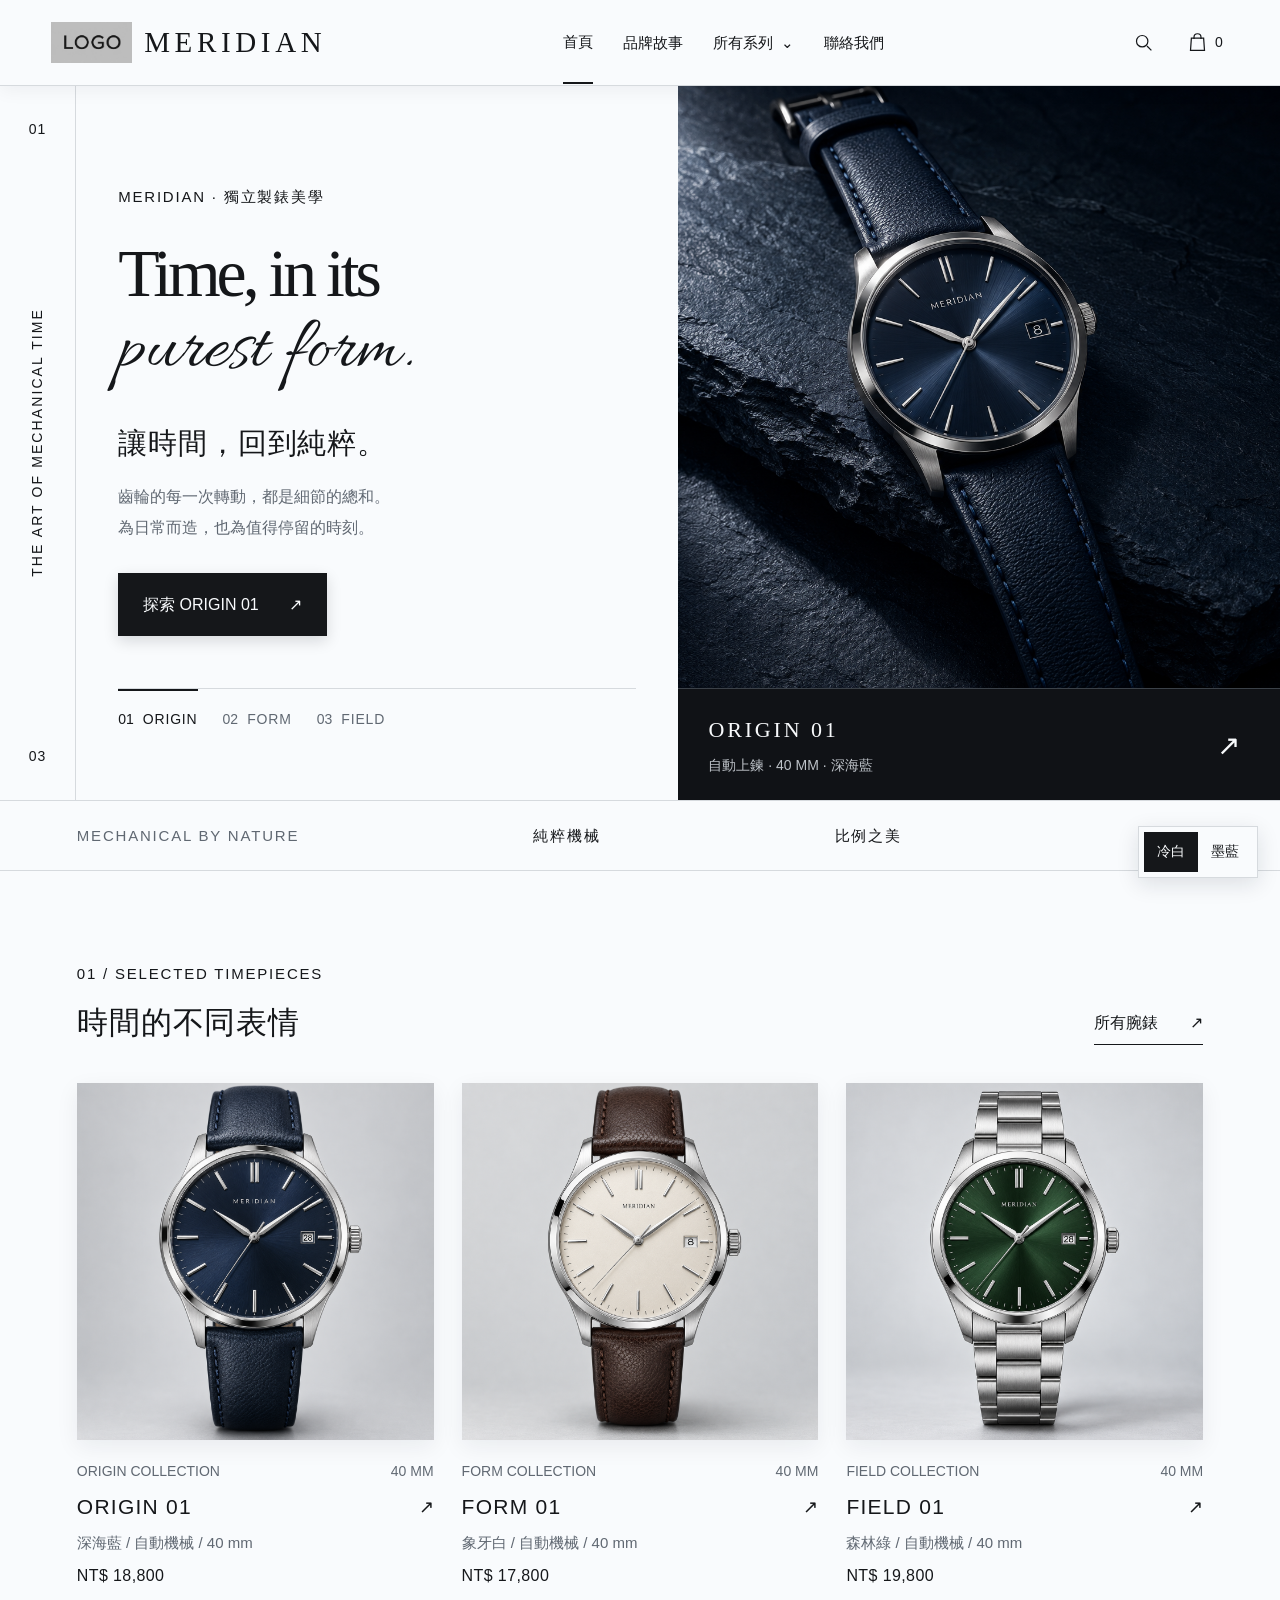
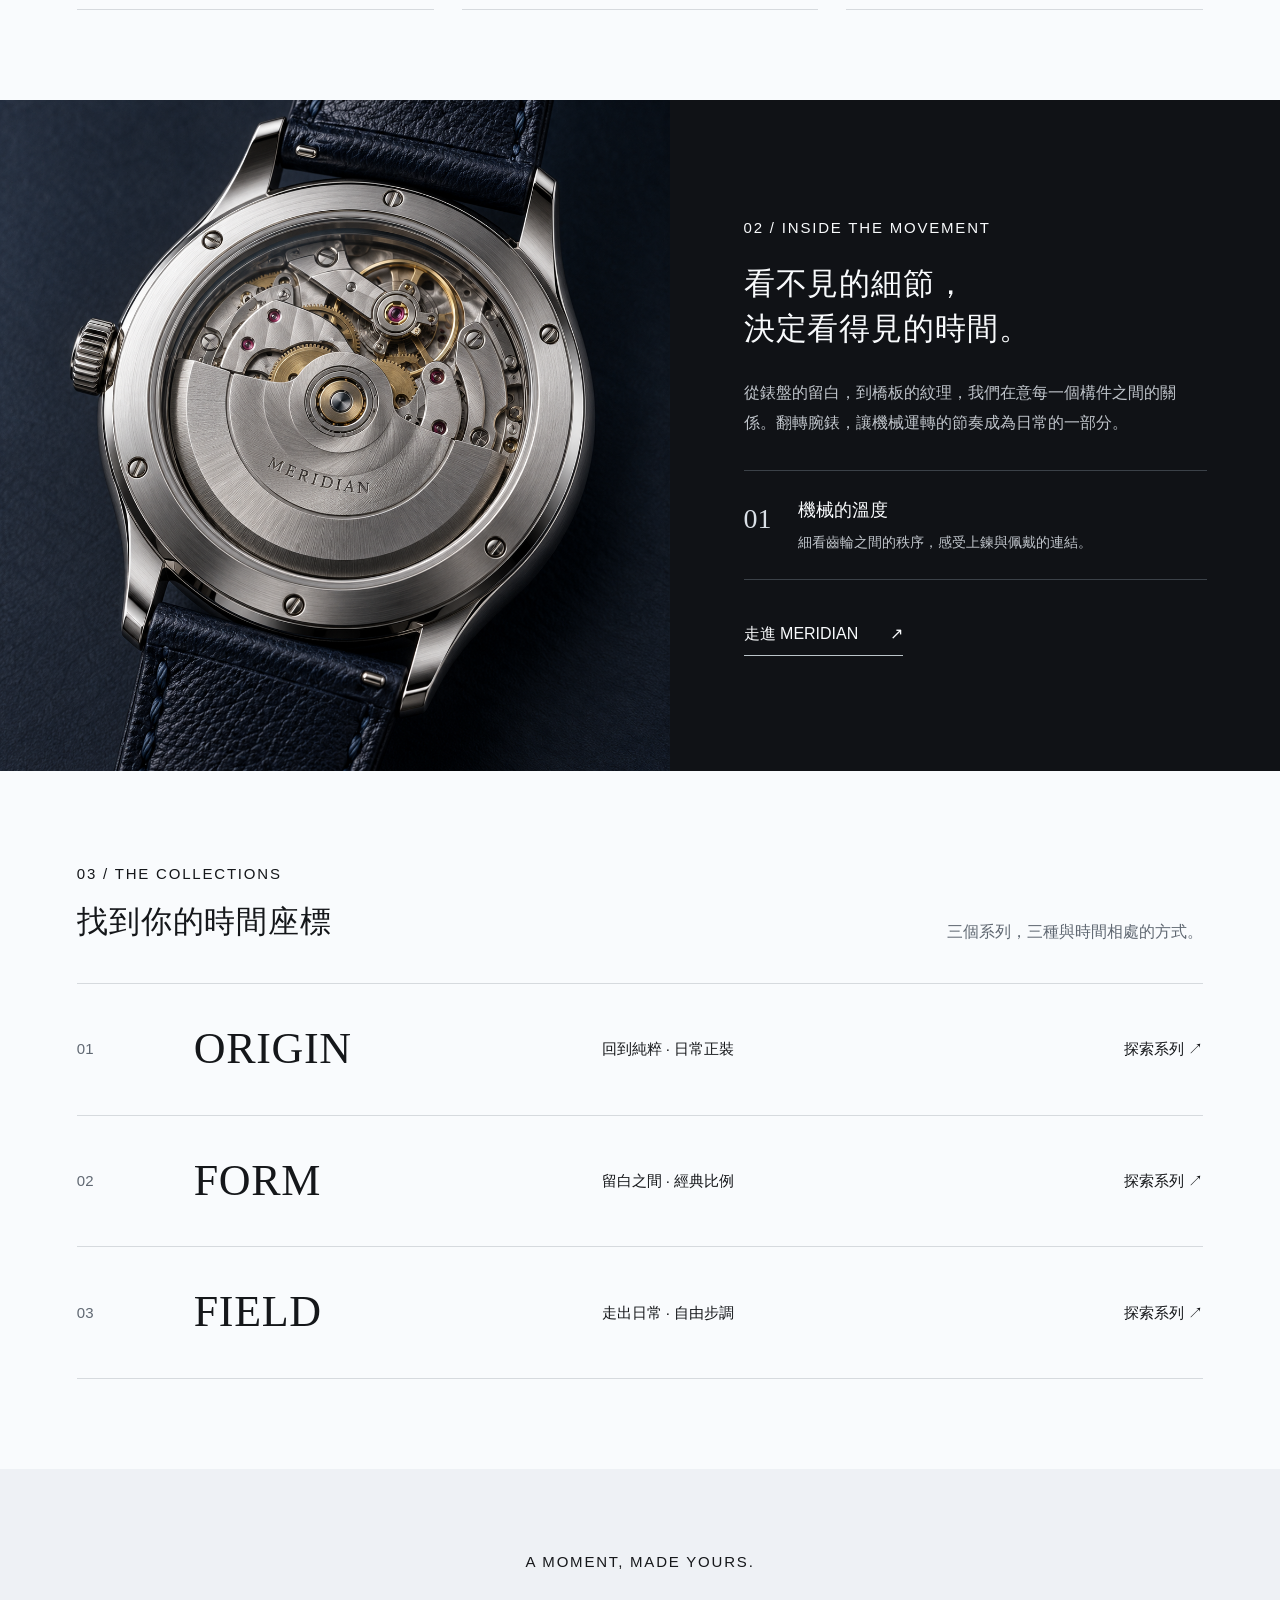
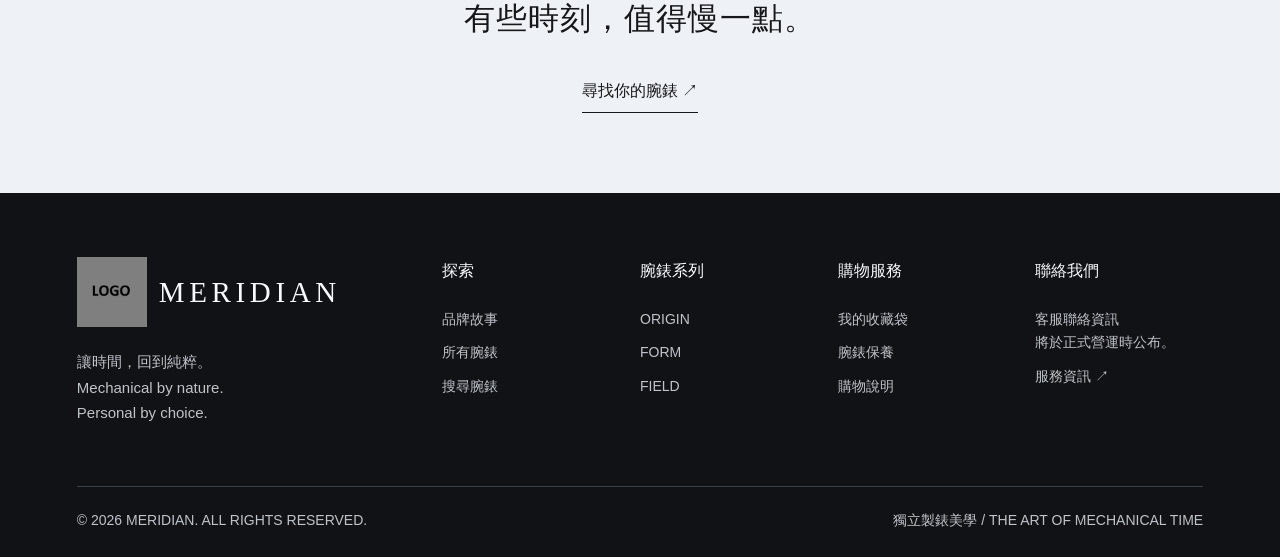
==== index.html @ 05222995 "first commit" ====
<!doctype html><html lang="zh-Hant"><head><meta charset="UTF-8"><meta name="viewport" content="width=device-width, initial-scale=1"><meta name="description" content="MERIDIAN 機械腕錶。以精密機芯與純粹比例，記錄值得停留的時間。"><title>讓時間，回到純粹 — MERIDIAN</title><link rel="icon" href="./assets/logo/mark.svg"><link rel="stylesheet" href="./css/base.css?v=6"><link rel="stylesheet" href="./css/index.css?v=6"><script src="./assets/js/theme-switcher.js?v=6"></script><script defer src="./assets/js/core.js?v=6"></script></head><body data-page="home" data-root="./"><a class="skip" href="#main">跳至主要內容</a><div id="header"></div><main id="main"><section class="hero"><aside class="hero-index"><span>01</span><span class="vertical">THE ART OF MECHANICAL TIME</span><span>03</span></aside><div class="hero-copy"><p class="eyebrow">MERIDIAN · 獨立製錶美學</p><h1>Time, in its<br><em>purest form.</em></h1><h2>讓時間，回到純粹。</h2><p class="intro">齒輪的每一次轉動，都是細節的總和。<br>為日常而造，也為值得停留的時刻。</p><a class="button" href="./product-detail/product-detail.html?id=01">探索 ORIGIN 01 <span>↗</span></a><div class="hero-tabs" aria-label="主打系列"><button class="active" data-hero="0" aria-pressed="true">01 <span>ORIGIN</span></button><button data-hero="1" aria-pressed="false">02 <span>FORM</span></button><button data-hero="2" aria-pressed="false">03 <span>FIELD</span></button></div></div><div class="hero-visual"><img id="hero-image" src="./assets/images/hero.png" alt="ORIGIN 深藍錶盤機械腕錶，精鋼錶殼與皮革錶帶" fetchpriority="high"><div class="image-caption"><div><span id="hero-label">ORIGIN 01</span><p id="hero-spec">自動上鍊 · 40 MM · 深海藍</p></div><a id="hero-link" href="./product-detail/product-detail.html?id=01" aria-label="查看主打腕錶">↗</a></div></div></section><div class="principles"><span>MECHANICAL BY NATURE</span><span>純粹機械</span><span>比例之美</span><span>日常相伴</span></div><section class="section"><div class="section-heading"><div><p class="eyebrow">01 / SELECTED TIMEPIECES</p><h2>時間的不同表情</h2></div><a class="text-link" href="./product/product.html">所有腕錶 <span>↗</span></a></div><div class="product-grid home-products" data-products="featured"></div></section><section class="craft"><div class="craft-image"><img src="./assets/images/movement.png" alt="透背機芯中的齒輪、橋板與自動盤細節" loading="lazy"></div><div class="craft-copy"><p class="eyebrow">02 / INSIDE THE MOVEMENT</p><h2>看不見的細節，<br>決定看得見的時間。</h2><p>從錶盤的留白，到橋板的紋理，我們在意每一個構件之間的關係。翻轉腕錶，讓機械運轉的節奏成為日常的一部分。</p><div class="craft-note"><span>01</span><div><h3>機械的溫度</h3><p>細看齒輪之間的秩序，感受上鍊與佩戴的連結。</p></div></div><a class="text-link" href="./about/about.html">走進 MERIDIAN <span>↗</span></a></div></section><section class="section series-section"><div class="section-heading"><div><p class="eyebrow">03 / THE COLLECTIONS</p><h2>找到你的時間座標</h2></div><p class="muted">三個系列，三種與時間相處的方式。</p></div><a class="series-row" href="./product/product.html?category=ORIGIN"><span class="series-number">01</span><h3>ORIGIN</h3><span>回到純粹 · 日常正裝</span><span>探索系列 ↗</span></a><a class="series-row" href="./product/product.html?category=FORM"><span class="series-number">02</span><h3>FORM</h3><span>留白之間 · 經典比例</span><span>探索系列 ↗</span></a><a class="series-row" href="./product/product.html?category=FIELD"><span class="series-number">03</span><h3>FIELD</h3><span>走出日常 · 自由步調</span><span>探索系列 ↗</span></a></section><section class="closing"><p class="eyebrow">A MOMENT, MADE YOURS.</p><h2>有些時刻，值得慢一點。</h2><a class="text-link" href="./product/product.html">尋找你的腕錶 ↗</a></section></main><div id="footer"></div><div id="overlays"></div><div class="toast" role="status" aria-live="polite"></div></body></html>
---- css/base.css ----
@font-face{font-family:'Meridian Allura';src:url('../assets/fonts/Allura-Regular.ttf') format('truetype');font-weight:400;font-style:normal;font-display:swap}
:root{--bg:#f9fbfd;--surface:#eef1f5;--ink:#15171a;--muted:#606872;--line:#d6dade;--accent:#41464d;--dark:#101216;--white:#f8fafc;--header:86px;font-family:Arial,'Noto Sans TC','PingFang TC','Microsoft JhengHei',sans-serif;color:var(--ink);background:var(--bg);font-synthesis:none}html[data-theme=night]{--bg:#16252f;--surface:#20343f;--ink:#f0ece4;--muted:#b2bfc5;--line:#485963;--accent:#d1b391;--dark:#0b1720;--white:#f5f2eb}*{box-sizing:border-box}html{scroll-behavior:smooth;scroll-padding-top:110px}body{margin:0;line-height:1.7}body.no-scroll{overflow:hidden}button,input{font:inherit}button,a{-webkit-tap-highlight-color:transparent}button{color:inherit;cursor:pointer}button{border:0;background:none}a{color:inherit;text-decoration:none}img{max-width:100%;display:block}h1,h2,h3,p,figure{margin:0}h1,h2,h3{font-weight:400}h1{letter-spacing:-.035em;line-height:1.05}h2{font-size:clamp(26px,2.4vw,40px);line-height:1.45;letter-spacing:.03em}p{font-size:16px}em{font-family:'Meridian Allura',Georgia,'Times New Roman',serif;font-weight:400;font-style:normal;font-size:1.12em;letter-spacing:0;line-height:1.12}button:focus-visible,a:focus-visible,input:focus-visible,summary:focus-visible{outline:2px solid var(--accent);outline-offset:5px}[hidden]{display:none!important}.skip{position:fixed;top:-80px;left:12px;padding:10px 20px;background:var(--bg);z-index:200000}.skip:focus{top:10px}.site-header{height:var(--header);position:sticky;top:0;z-index:1000;background:var(--bg);border-bottom:1px solid var(--line);padding:0 4%;display:flex;align-items:center;justify-content:space-between;gap:30px}.brand{font-family:Georgia,serif;font-size:29px;letter-spacing:.16em;line-height:1;display:flex;gap:12px;align-items:center}.brand img{width:31px;height:31px}.desktop-nav{display:flex;align-items:center;gap:30px;font-size:15px}.desktop-nav a{padding:28px 0}.desktop-nav a[aria-current=page]{border-bottom:2px solid var(--ink)}.header-actions{display:flex;align-items:center;gap:16px}.icon-button{min-height:44px;min-width:44px;display:flex;align-items:center;justify-content:center;gap:7px}.icon-button svg{width:21px;height:21px;fill:none;stroke:currentColor;stroke-width:1.4}.bag-count{font-size:14px}.mobile-toggle{display:none}.nav-dropdown{position:relative}.nav-dropdown>button{font-size:15px;padding:29px 0;display:flex;gap:8px}.dropdown-menu{position:absolute;top:100%;left:-20px;width:210px;background:var(--bg);border:1px solid var(--line);padding:10px;box-shadow:0 12px 24px #0001}.dropdown-menu a{display:block;padding:10px}.dropdown-menu a:hover{background:var(--surface)}.eyebrow{font-size:15px;letter-spacing:.12em;font-weight:500;margin-bottom:22px}.muted{color:var(--muted)}.section{padding:90px 6%}.section-heading{display:flex;justify-content:space-between;align-items:end;gap:24px;margin-bottom:38px}.section-heading .eyebrow{margin-bottom:14px}.text-link{display:inline-flex;gap:32px;align-items:center;border-bottom:1px solid var(--ink);padding:8px 0;font-size:16px;white-space:nowrap}.button{display:flex;align-items:center;justify-content:space-between;gap:30px;background:var(--ink);color:var(--bg);padding:17px 24px;font-size:16px;min-height:56px;width:fit-content;border:1px solid var(--ink);transition:background .2s, color .2s}.button:hover{background:var(--accent);border-color:var(--accent);color:#fff}.round-button{border:1px solid var(--line);width:44px;height:44px;flex-shrink:0;border-radius:50%;font-size:22px;display:grid;place-items:center}.round-button:hover{background:var(--ink);color:var(--bg)}.round-button:disabled{opacity:.35;cursor:default}.product-grid{display:grid;grid-template-columns:repeat(3,minmax(0,1fr));gap:38px 28px}.product-card{min-width:0}.product-picture{aspect-ratio:1/1;background:var(--surface);overflow:hidden;display:block}.product-picture img{width:100%;height:100%;object-fit:contain;transition:transform .55s}.product-card:hover .product-picture img{transform:scale(1.045)}.product-card .card-copy{padding:20px 0;border-bottom:1px solid var(--line)}.card-topline{display:flex;justify-content:space-between;gap:12px;color:var(--muted);font-size:14px;margin-bottom:8px}.product-card h3{font-size:21px;letter-spacing:.06em;line-height:1.45;overflow-wrap:anywhere}.card-titleline{display:flex;align-items:start;justify-content:space-between;gap:12px}.card-titleline span{font-size:18px}.product-card .card-description{font-size:15px;margin:7px 0;color:var(--muted)}.product-card .price{font-size:16px;letter-spacing:.025em}.site-footer{background:var(--dark);color:var(--white);padding:64px 6% 24px}.footer-grid{display:grid;grid-template-columns:2fr repeat(4,1fr);gap:30px;padding-bottom:60px}.footer-brand p{max-width:230px;margin-top:22px;color:#b6c0c5;font-size:15px}.footer-column h3{font-size:16px;margin-bottom:18px}.footer-column a,.footer-column button,.footer-column p{display:block;font-size:14px;text-align:left;color:#b6c0c5;padding:5px 0}.footer-column a:hover,.footer-column button:hover{color:#fff}.footer-bottom{display:flex;justify-content:space-between;gap:20px;border-top:1px solid #47535a;padding-top:22px;color:#b6c0c5;font-size:14px}.theme-switcher{position:fixed;bottom:22px;right:22px;z-index:2000;display:flex;border:1px solid var(--line);background:var(--bg);padding:5px;box-shadow:0 4px 20px #0001}.theme-switcher button{padding:8px 13px;font-size:14px}.theme-switcher button[aria-pressed=true]{background:var(--ink);color:var(--bg)}.overlay{position:fixed;inset:0;background:#071119b8;z-index:10000;display:flex;align-items:flex-start;justify-content:center;padding:100px 20px 30px;overflow-y:auto}.panel{background:var(--bg);width:min(680px,100%);padding:32px;box-shadow:0 20px 70px #0003}.panel-heading{display:flex;align-items:center;justify-content:space-between;margin-bottom:24px}.panel-heading h2{font-size:26px}.panel-close{font-size:28px;min-width:44px;min-height:44px}.search-input{width:100%;padding:15px;border:1px solid var(--line);background:var(--surface);color:var(--ink);font-size:16px;outline-offset:2px}.search-list{margin-top:20px;display:grid;gap:12px}.mini-product{display:flex;align-items:center;gap:20px;padding:12px 0;border-bottom:1px solid var(--line)}.mini-product img{width:76px;height:76px;object-fit:contain;background:var(--surface)}.mini-product h3{font-size:17px}.mini-product p{font-size:14px;color:var(--muted)}.mini-product .remove{margin-left:auto;min-height:44px;text-decoration:underline;font-size:14px}.drawer-panel{margin-left:auto;width:min(400px,100%);min-height:100%;padding:26px;background:var(--bg)}.drawer-overlay{padding:0;justify-content:flex-end}.drawer-panel nav>a,.drawer-panel summary{display:block;padding:17px 0;border-bottom:1px solid var(--line);font-size:20px}.drawer-panel details a{display:block;padding:10px 20px}.toast{position:fixed;bottom:90px;left:50%;transform:translate(-50%,20px);background:var(--ink);color:var(--bg);padding:12px 22px;z-index:120000;opacity:0;transition:.2s;pointer-events:none;max-width:90vw;width:max-content}.toast.visible{opacity:1;transform:translate(-50%,0)}.empty{padding:35px 0;color:var(--muted)}.service-copy p{margin-bottom:18px}.service-copy h3{font-size:18px;margin:20px 0 8px}.closing{background:var(--surface);text-align:center;padding:80px 6%}.closing h2{margin-bottom:28px}.closing .button{margin:auto}
@media(min-width:1700px){.section{padding-left:max(6%,calc((100vw - 1560px)/2));padding-right:max(6%,calc((100vw - 1560px)/2))}}
@media(max-width:1100px){.desktop-nav{gap:18px}.site-header{gap:18px}.brand{font-size:25px}.brand img{width:26px;height:26px}.header-actions{gap:6px}.footer-grid{grid-template-columns:repeat(2,minmax(0,1fr));gap:35px}.section{padding:64px 5%}}
@media(max-width:850px){:root{--header:72px}.desktop-nav,.header-actions .search-trigger{display:none}.mobile-toggle{display:flex}.site-header{padding:0 5%}.product-grid{grid-template-columns:repeat(2,minmax(0,1fr));gap:28px 18px}.section-heading{align-items:start}.section-heading>.muted{max-width:220px}.section{padding:54px 5%}.footer-bottom{flex-direction:column}.brand{font-size:25px}.product-card h3{font-size:19px}.card-titleline span{display:none}}
@media(max-width:540px){.section{padding:46px 5%}.section-heading{gap:16px}.section-heading .text-link{font-size:14px;gap:10px}.eyebrow{font-size:15px;letter-spacing:.065em}.section-heading h2{font-size:25px}.product-grid{gap:25px 14px}.product-card .card-copy{padding:13px 0}.product-card h3{font-size:17px;letter-spacing:.02em}.product-card .card-description{font-size:14px}.card-topline{font-size:14px;gap:4px}.card-topline span:last-child{display:none}.product-card .price{font-size:14px}.footer-grid{grid-template-columns:1fr;padding-bottom:30px}.footer-column h3{margin-bottom:8px}.site-footer{padding-top:44px;padding-bottom:95px}.theme-switcher{bottom:12px;right:12px}.theme-switcher button{padding:6px 10px}.panel{padding:22px}.overlay:not(.drawer-overlay){padding:30px 12px}.closing{padding:55px 5%}.header-actions{gap:0}.brand{font-size:23px;gap:8px}}
@media(prefers-reduced-motion:reduce){html{scroll-behavior:auto}*,*::before,*::after{transition:none!important;animation:none!important}}

/* Cold-white treatment: the alternate navy palette stays intact. */
html:not([data-theme="night"]) .site-header{box-shadow:0 4px 18px rgba(18,27,39,.055)}
html:not([data-theme="night"]) .brand img{filter:grayscale(1)}
html:not([data-theme="night"]) .product-picture,
html:not([data-theme="night"]) .main-image{box-shadow:0 7px 22px rgba(18,27,39,.065)}
html:not([data-theme="night"]) .button{box-shadow:0 5px 14px rgba(10,15,22,.14)}
html:not([data-theme="night"]) .theme-switcher{box-shadow:0 6px 22px rgba(18,27,39,.12)}
html:not([data-theme="night"]) .overlay{background:rgba(10,13,18,.73)}
html:not([data-theme="night"]) .footer-brand p,
html:not([data-theme="night"]) .footer-column a,
html:not([data-theme="night"]) .footer-column button,
html:not([data-theme="night"]) .footer-column p,
html:not([data-theme="night"]) .footer-bottom{color:#bfc4ca}
html:not([data-theme="night"]) .footer-bottom{border-color:#3b4148}
html:not([data-theme="night"]) .footer-column a:hover,
html:not([data-theme="night"]) .footer-column button:hover{color:#fff}

/* Functional core: working quick collection and quantity controls. */
.product-image-wrap{position:relative}.product-picture{position:relative}.product-picture .card-alt{position:absolute;inset:0;opacity:0;object-fit:contain}
@media(hover:hover){.product-image-wrap:hover .product-picture>img:first-child,.product-image-wrap:focus-within .product-picture>img:first-child{opacity:0}.product-image-wrap:hover .card-alt,.product-image-wrap:focus-within .card-alt{opacity:1}}
.quick-add{position:absolute;left:12px;right:12px;bottom:12px;min-height:44px;background:var(--ink);color:var(--bg);font-size:14px;opacity:0;transition:opacity .2s}.product-image-wrap:hover .quick-add,.product-image-wrap:focus-within .quick-add{opacity:1}
.mini-copy{min-width:0;flex:1}.mini-copy h3{overflow-wrap:anywhere}.bag-quantity,.quantity-control{display:inline-flex;align-items:center;border:1px solid var(--line)}.bag-quantity{margin-top:8px}.bag-quantity button,.quantity-control button{height:44px;min-width:44px}.bag-quantity span,.quantity-control output{min-width:34px;text-align:center}.bag-quantity button:disabled,.quantity-control button:disabled{opacity:.35;cursor:default}.bag-total{display:flex;justify-content:space-between;gap:15px;padding:25px 0 8px}.bag-total strong{font-weight:500}.mini-product .remove{flex-shrink:0}
@media(hover:none){.quick-add{position:static;display:block;width:100%;opacity:1}}
@media(max-width:540px){.mini-product{gap:12px}.mini-product img{width:58px;height:58px}.mini-product .remove{padding:0 4px}.bag-total{font-size:15px}}

/* Client-replaceable standard logo placeholders. */
.header-brand{min-width:220px}.header-brand img{width:81px;height:auto}.footer-logo img{width:70px;height:70px;object-fit:cover}.drawer-brand img{width:70px;height:auto}
@media(max-width:850px){.header-brand{min-width:0}.header-brand img{width:70px;height:auto}.drawer-brand img{width:67px;height:auto}.drawer-brand span{font-size:20px}}
---- css/index.css ----
.hero{display:grid;grid-template-columns:76px 1fr 47%;min-height:650px;border-bottom:1px solid var(--line)}.hero-index{border-right:1px solid var(--line);display:flex;justify-content:space-between;align-items:center;flex-direction:column;padding:32px 8px;font-size:14px;line-height:1.6;letter-spacing:.06em;text-align:center}.vertical{writing-mode:vertical-rl;transform:rotate(180deg);letter-spacing:.15em}.hero-copy{padding:65px 7% 30px;display:flex;flex-direction:column;align-items:flex-start;justify-content:center}.hero-copy h1{font-family:Georgia,'Times New Roman',serif;font-size:clamp(58px,5.3vw,102px);line-height:1.02;margin-bottom:28px;letter-spacing:-.06em}.hero-copy h1 em{font-weight:400}.hero-copy h2{font-size:29px;margin-bottom:18px}.hero-copy .intro{color:var(--muted);line-height:1.9;margin-bottom:30px}.hero-copy .eyebrow{margin-bottom:30px}.hero-tabs{display:flex;gap:25px;flex-wrap:wrap;margin-top:52px;width:100%;border-top:1px solid var(--line)}.hero-tabs button{display:flex;align-items:center;gap:9px;padding:17px 0 5px;color:var(--muted);font-size:14px;border-top:2px solid transparent}.hero-tabs button.active{color:var(--ink);border-color:var(--ink)}.hero-tabs button span{font-size:14px;letter-spacing:.06em}.hero-visual{background:#101d28;display:flex;flex-direction:column;min-width:0;color:#f0ece4;overflow:hidden}.hero-visual>img{width:100%;height:100%;min-height:0;flex:1;object-fit:cover;aspect-ratio:1/1}.image-caption{display:flex;align-items:center;justify-content:space-between;padding:22px 30px;background:#101d28;border-top:1px solid #43505a}.image-caption span{font-family:Georgia,serif;font-size:22px;letter-spacing:.13em}.image-caption p{font-size:14px;color:#b8c0c5;margin-top:6px}.image-caption>a{font-size:28px;width:44px;height:44px;display:grid;place-items:center}.principles{padding:22px 6%;display:flex;justify-content:space-between;gap:20px;border-bottom:1px solid var(--line);font-size:15px;letter-spacing:.12em}.principles span:first-child{color:var(--muted)}.craft{display:grid;grid-template-columns:1.1fr 1fr;background:var(--dark);color:var(--white)}.craft-image{min-height:540px}.craft-image img{width:100%;height:100%;object-fit:cover}.craft-copy{padding:70px 12%;align-self:center}.craft-copy h2{font-size:clamp(26px,2.4vw,40px);margin-bottom:26px}.craft-copy>p:not(.eyebrow){color:#b8c2c7;line-height:1.9}.craft-note{border-top:1px solid #47535a;border-bottom:1px solid #47535a;padding:24px 0;display:flex;gap:26px;margin:32px 0}.craft-note>span{font-family:Georgia,serif;font-size:28px;color:#bda17f}.craft-note h3{font-size:18px;margin-bottom:5px}.craft-note p{font-size:14px;color:#b8c2c7}.craft .text-link{border-color:#bbc4c9}.series-row{display:grid;grid-template-columns:.5fr 2fr 2fr 1fr;gap:20px;align-items:center;padding:28px 0;border-top:1px solid var(--line)}.series-row:last-child{border-bottom:1px solid var(--line)}.series-row h3{font-family:Georgia,serif;font-size:44px;letter-spacing:.015em}.series-row span{font-size:15px}.series-row span:last-child{text-align:right}.series-number{color:var(--muted)}.series-row:hover h3{font-style:italic}
@media(min-width:1700px){.hero{grid-template-columns:100px 1fr 47%;min-height:780px}.hero-copy{padding-left:9%}}
@media(max-width:1100px){.hero{grid-template-columns:54px 1fr 44%;min-height:620px}.hero-copy{padding:44px 6% 24px}.hero-copy h1{font-size:61px}.hero-tabs{gap:16px;margin-top:35px}.hero-tabs button{gap:5px}.hero-copy h2{font-size:25px}.craft-copy{padding:48px 9%}.series-row{grid-template-columns:.4fr 1.5fr 2fr 1fr}.series-row h3{font-size:35px}}
@media(max-width:850px){.hero{grid-template-columns:44px 1fr 42%;min-height:580px}.hero-copy h1{font-size:50px}.hero-copy h2{font-size:24px}.hero-copy .eyebrow{font-size:14px}.hero-tabs{gap:14px}.hero-tabs button span{display:none}.hero-visual>img{object-position:50% 50%}.image-caption{padding:16px}.image-caption p{font-size:14px}.principles{font-size:14px;letter-spacing:.03em}.craft{grid-template-columns:1fr 1fr}.craft-copy{padding:40px 8%}.craft-image{min-height:480px}.home-products .product-card:last-child{grid-column:1/-1;display:grid;grid-template-columns:1fr 1fr;gap:22px;align-items:center}.series-row{grid-template-columns:35px 1fr 1fr}.series-row span:last-child{display:none}}
@media(max-width:620px){.hero{grid-template-columns:32px minmax(0,1fr)}.hero-index{grid-row:1/3;padding:24px 3px;font-size:14px}.hero-copy{padding:38px 7% 20px}.hero-copy h1{font-size:clamp(49px,10.8vw,66px);margin-bottom:24px}.hero-copy .eyebrow{margin-bottom:22px}.hero-copy h2{font-size:25px}.hero-copy .intro{font-size:16px;margin-bottom:24px}.hero-tabs{margin-top:28px;gap:24px}.hero-tabs button span{display:inline;font-size:14px}.hero-visual{grid-column:2}.hero-visual>img{height:auto;aspect-ratio:1.05/1;flex:none;object-fit:cover}.image-caption{padding:18px 7%}.principles{display:grid;grid-template-columns:repeat(3,1fr);gap:12px;text-align:center;padding:18px 5%}.principles span:first-child{grid-column:1/-1;font-size:14px}.craft{grid-template-columns:1fr}.craft-image{min-height:0;aspect-ratio:1.2}.craft-copy{padding:42px 7%}.craft-copy h2{font-size:28px}.home-products .product-card:last-child{display:block;grid-column:auto}.home-products .product-card:last-child{display:block}.series-row{grid-template-columns:25px 1fr;gap:8px 15px;padding:22px 0}.series-row h3{font-size:36px}.series-row span:nth-child(3){grid-column:2;font-size:15px}.series-section .section-heading{display:block}.series-section .section-heading>.muted{max-width:none;margin-top:18px}}

html:not([data-theme="night"]) .hero-visual,
html:not([data-theme="night"]) .image-caption{background:#101216;color:#f8fafc}
html:not([data-theme="night"]) .image-caption{border-color:#3b4148}
html:not([data-theme="night"]) .image-caption p,
html:not([data-theme="night"]) .craft-copy>p:not(.eyebrow),
html:not([data-theme="night"]) .craft-note p{color:#bfc4ca}
html:not([data-theme="night"]) .craft-note{border-color:#3b4148}
html:not([data-theme="night"]) .craft-note>span{color:#d9dfe6}

@media(max-width:620px){.hero-tabs{column-gap:16px}}
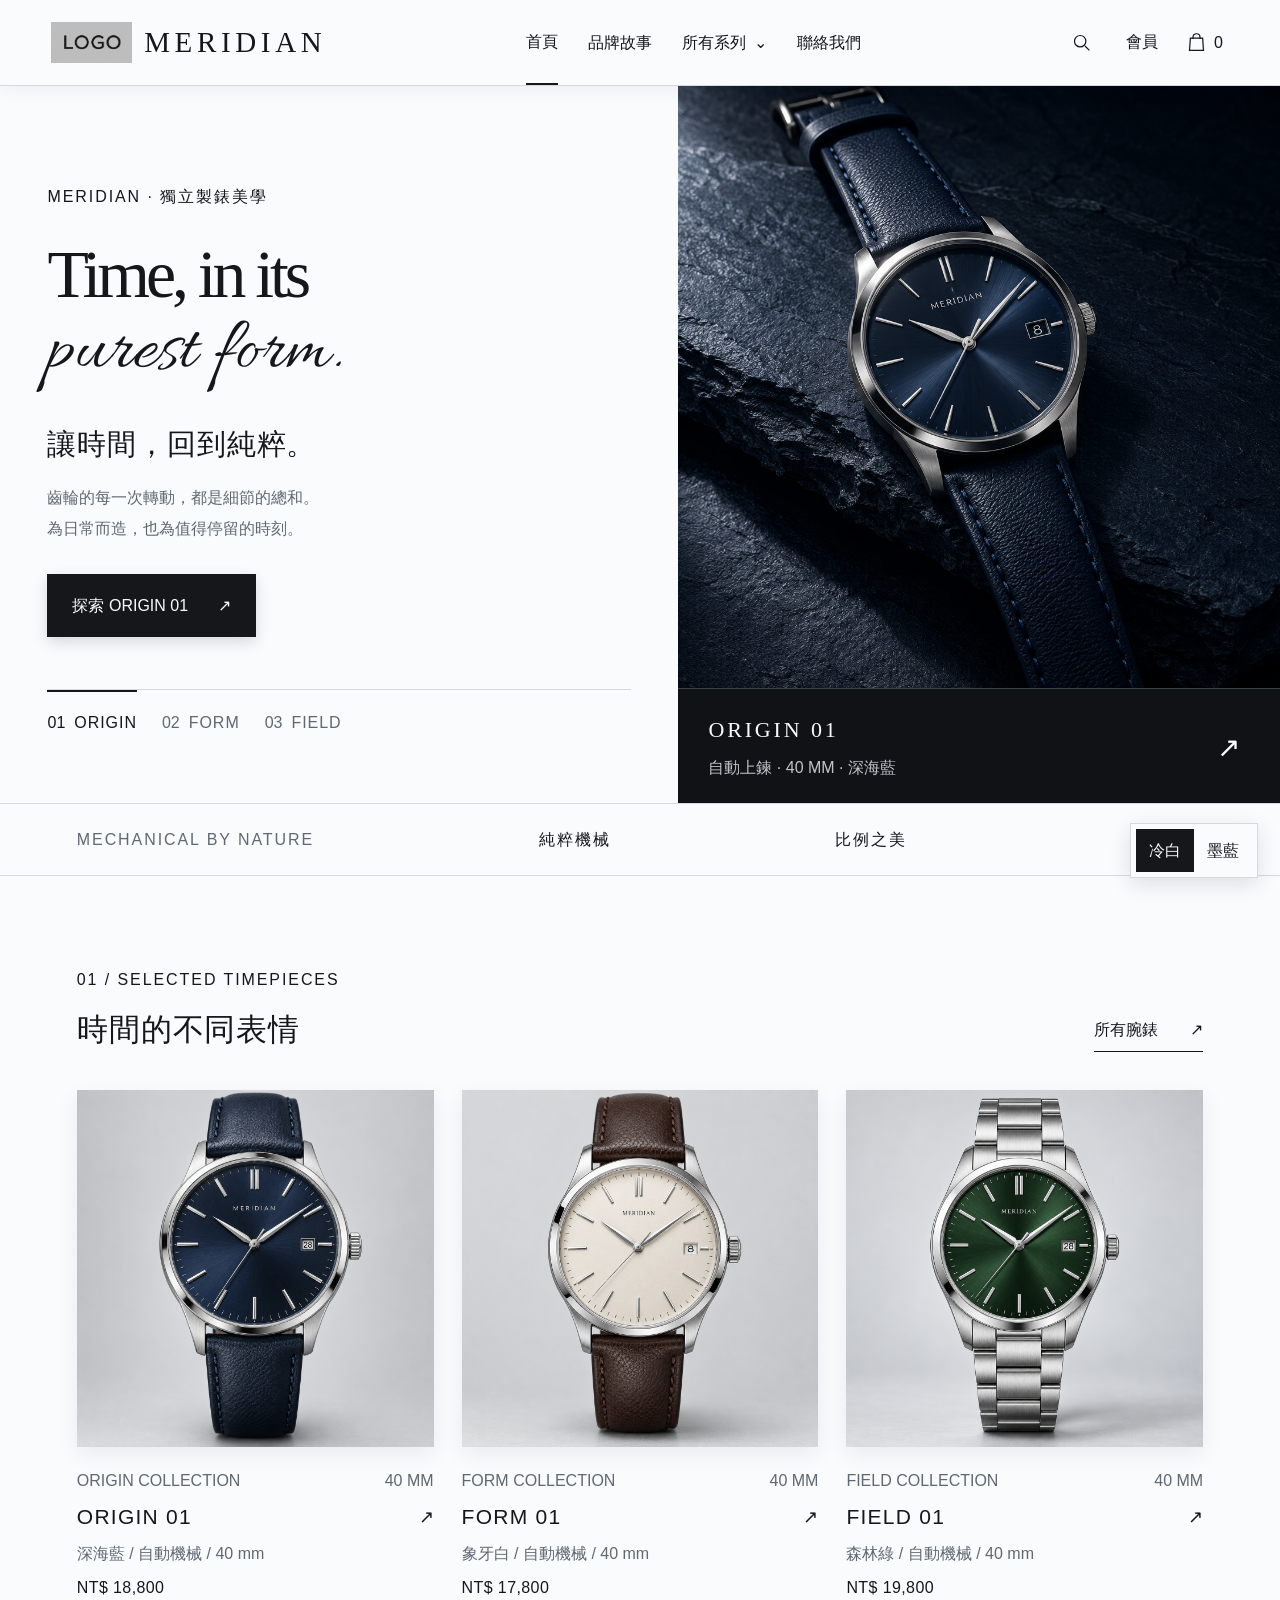
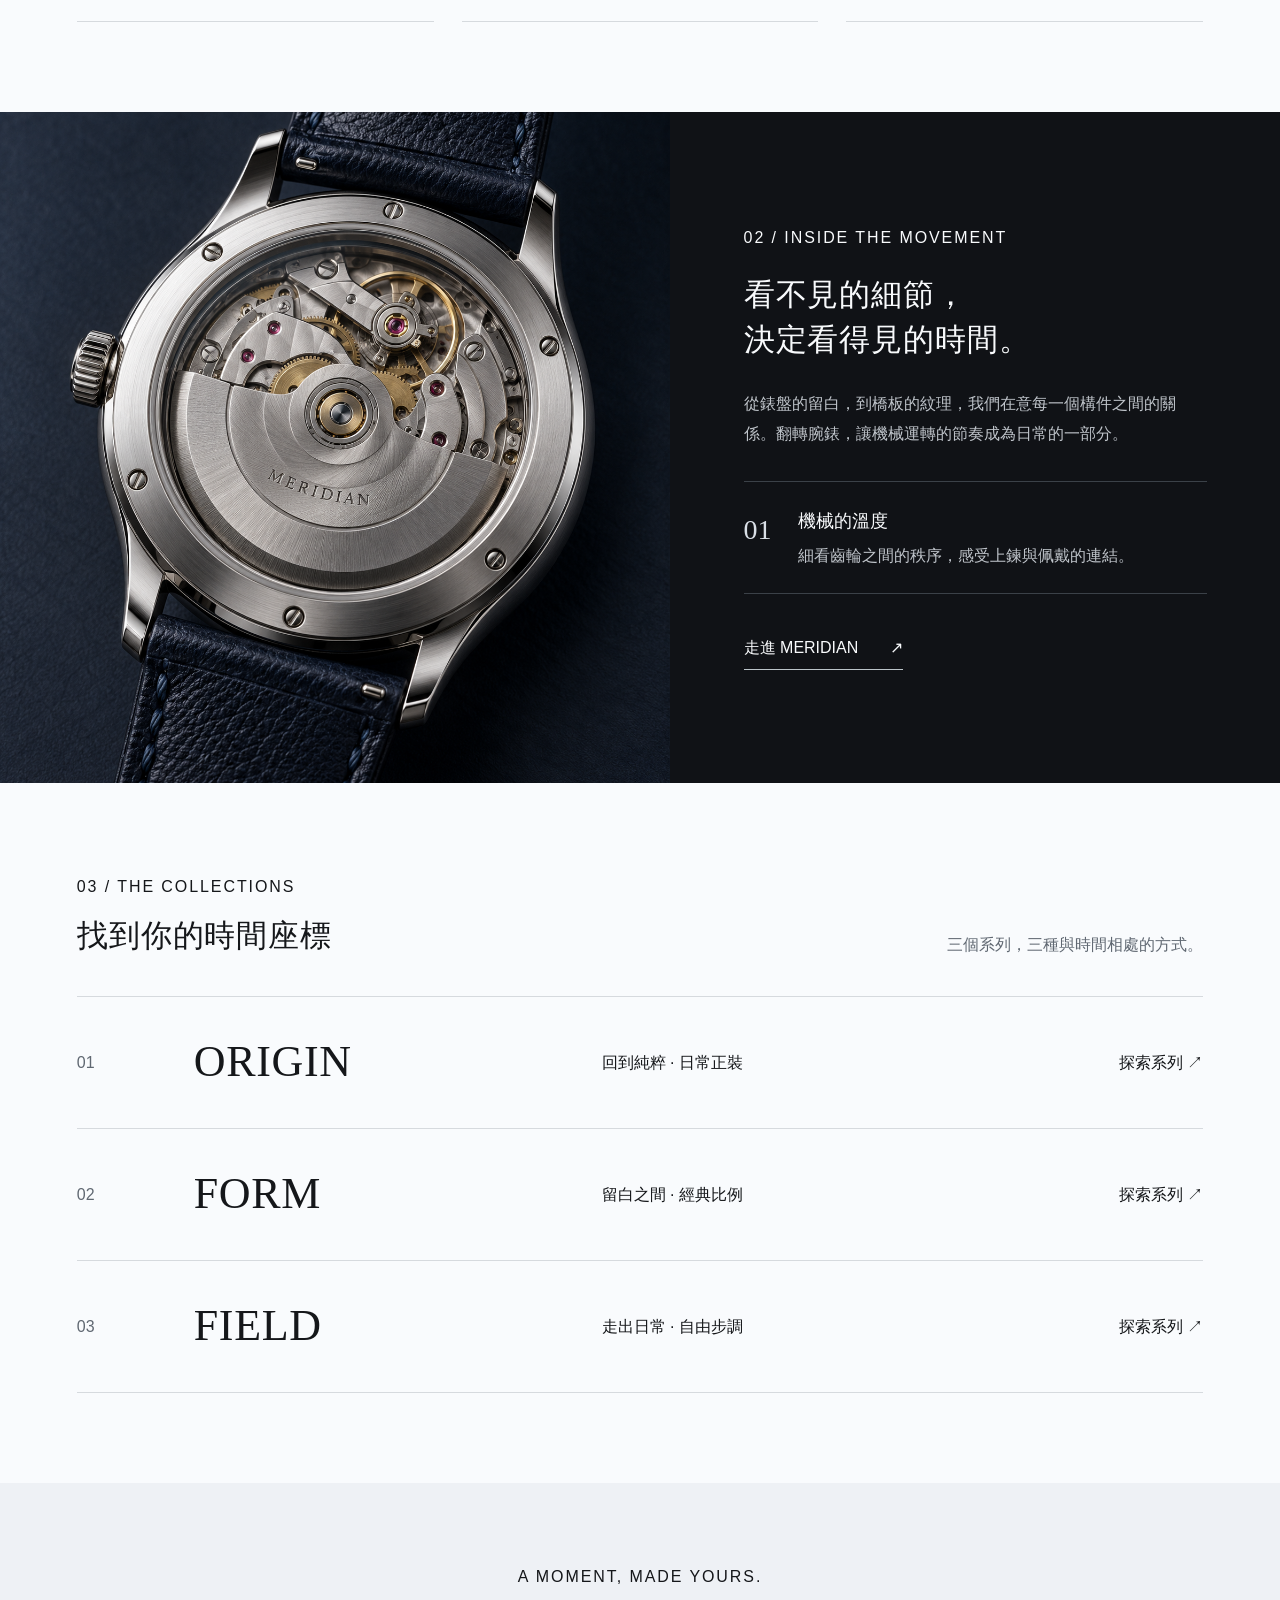
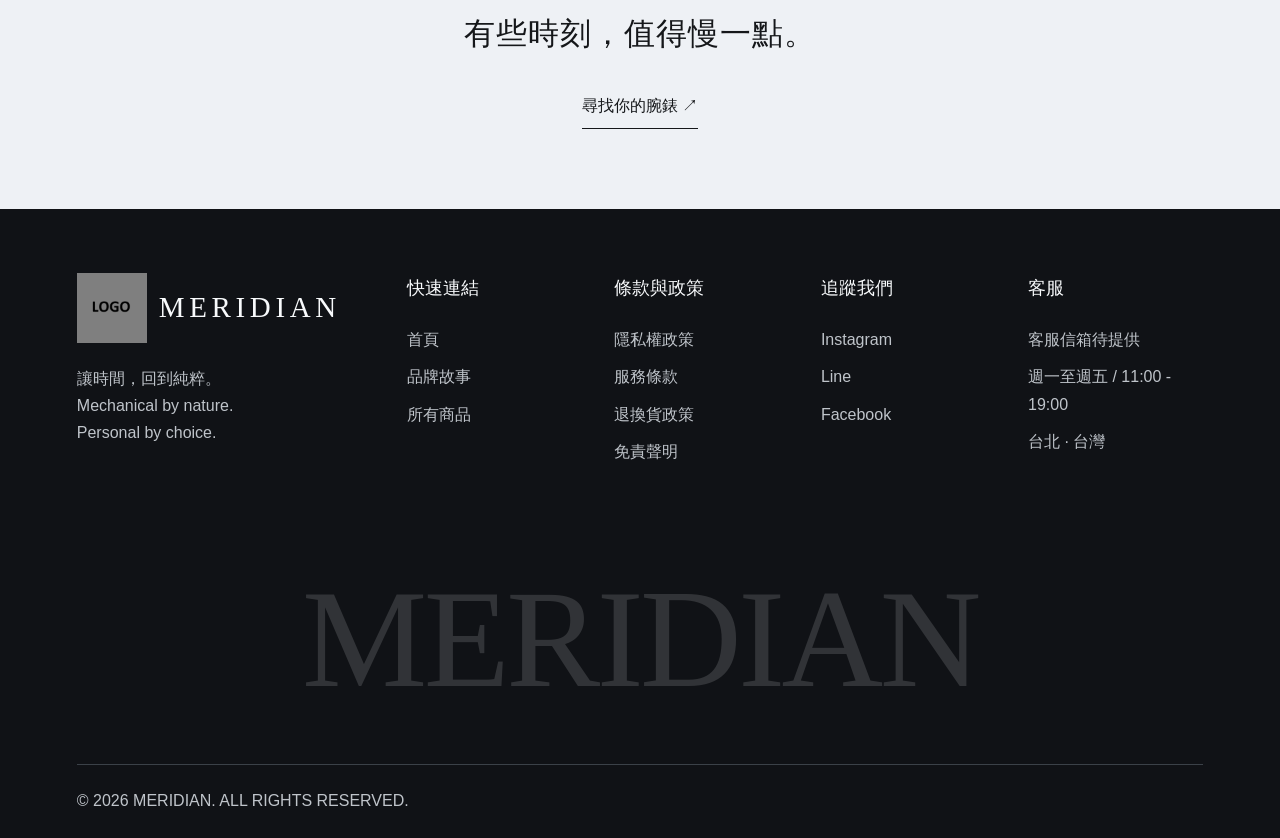
==== commit e14f5a0d: "first commit" ====
--- a/index.html
+++ b/index.html
@@ -1 +1 @@
-<!doctype html><html lang="zh-Hant"><head><meta charset="UTF-8"><meta name="viewport" content="width=device-width, initial-scale=1"><meta name="description" content="MERIDIAN 機械腕錶。以精密機芯與純粹比例，記錄值得停留的時間。"><title>讓時間，回到純粹 — MERIDIAN</title><link rel="icon" href="./assets/logo/mark.svg"><link rel="stylesheet" href="./css/base.css?v=6"><link rel="stylesheet" href="./css/index.css?v=6"><script src="./assets/js/theme-switcher.js?v=6"></script><script defer src="./assets/js/core.js?v=6"></script></head><body data-page="home" data-root="./"><a class="skip" href="#main">跳至主要內容</a><div id="header"></div><main id="main"><section class="hero"><aside class="hero-index"><span>01</span><span class="vertical">THE ART OF MECHANICAL TIME</span><span>03</span></aside><div class="hero-copy"><p class="eyebrow">MERIDIAN · 獨立製錶美學</p><h1>Time, in its<br><em>purest form.</em></h1><h2>讓時間，回到純粹。</h2><p class="intro">齒輪的每一次轉動，都是細節的總和。<br>為日常而造，也為值得停留的時刻。</p><a class="button" href="./product-detail/product-detail.html?id=01">探索 ORIGIN 01 <span>↗</span></a><div class="hero-tabs" aria-label="主打系列"><button class="active" data-hero="0" aria-pressed="true">01 <span>ORIGIN</span></button><button data-hero="1" aria-pressed="false">02 <span>FORM</span></button><button data-hero="2" aria-pressed="false">03 <span>FIELD</span></button></div></div><div class="hero-visual"><img id="hero-image" src="./assets/images/hero.png" alt="ORIGIN 深藍錶盤機械腕錶，精鋼錶殼與皮革錶帶" fetchpriority="high"><div class="image-caption"><div><span id="hero-label">ORIGIN 01</span><p id="hero-spec">自動上鍊 · 40 MM · 深海藍</p></div><a id="hero-link" href="./product-detail/product-detail.html?id=01" aria-label="查看主打腕錶">↗</a></div></div></section><div class="principles"><span>MECHANICAL BY NATURE</span><span>純粹機械</span><span>比例之美</span><span>日常相伴</span></div><section class="section"><div class="section-heading"><div><p class="eyebrow">01 / SELECTED TIMEPIECES</p><h2>時間的不同表情</h2></div><a class="text-link" href="./product/product.html">所有腕錶 <span>↗</span></a></div><div class="product-grid home-products" data-products="featured"></div></section><section class="craft"><div class="craft-image"><img src="./assets/images/movement.png" alt="透背機芯中的齒輪、橋板與自動盤細節" loading="lazy"></div><div class="craft-copy"><p class="eyebrow">02 / INSIDE THE MOVEMENT</p><h2>看不見的細節，<br>決定看得見的時間。</h2><p>從錶盤的留白，到橋板的紋理，我們在意每一個構件之間的關係。翻轉腕錶，讓機械運轉的節奏成為日常的一部分。</p><div class="craft-note"><span>01</span><div><h3>機械的溫度</h3><p>細看齒輪之間的秩序，感受上鍊與佩戴的連結。</p></div></div><a class="text-link" href="./about/about.html">走進 MERIDIAN <span>↗</span></a></div></section><section class="section series-section"><div class="section-heading"><div><p class="eyebrow">03 / THE COLLECTIONS</p><h2>找到你的時間座標</h2></div><p class="muted">三個系列，三種與時間相處的方式。</p></div><a class="series-row" href="./product/product.html?category=ORIGIN"><span class="series-number">01</span><h3>ORIGIN</h3><span>回到純粹 · 日常正裝</span><span>探索系列 ↗</span></a><a class="series-row" href="./product/product.html?category=FORM"><span class="series-number">02</span><h3>FORM</h3><span>留白之間 · 經典比例</span><span>探索系列 ↗</span></a><a class="series-row" href="./product/product.html?category=FIELD"><span class="series-number">03</span><h3>FIELD</h3><span>走出日常 · 自由步調</span><span>探索系列 ↗</span></a></section><section class="closing"><p class="eyebrow">A MOMENT, MADE YOURS.</p><h2>有些時刻，值得慢一點。</h2><a class="text-link" href="./product/product.html">尋找你的腕錶 ↗</a></section></main><div id="footer"></div><div id="overlays"></div><div class="toast" role="status" aria-live="polite"></div></body></html>+<!doctype html><html lang="zh-Hant"><head><meta charset="UTF-8"><meta name="viewport" content="width=device-width, initial-scale=1"><meta name="description" content="MERIDIAN 機械腕錶。以精密機芯與純粹比例，記錄值得停留的時間。"><title>讓時間，回到純粹 — MERIDIAN</title><link rel="icon" href="./assets/logo/mark.svg"><link rel="stylesheet" href="./css/base.css?v=6"><link rel="stylesheet" href="./css/index.css?v=6"><script src="./assets/js/theme-switcher.js?v=6"></script><script defer src="./assets/js/core.js?v=6"></script></head><body data-page="home" data-root="./"><a class="skip" href="#main">跳至主要內容</a><div id="header"></div><main id="main"><section class="hero"><div class="hero-copy"><p class="eyebrow">MERIDIAN · 獨立製錶美學</p><h1>Time, in its<br><em>purest form.</em></h1><h2>讓時間，回到純粹。</h2><p class="intro">齒輪的每一次轉動，都是細節的總和。<br>為日常而造，也為值得停留的時刻。</p><a class="button" href="./product-detail/product-detail.html?id=01">探索 ORIGIN 01 <span>↗</span></a><div class="hero-tabs" aria-label="主打系列"><button class="active" data-hero="0" aria-pressed="true">01 <span>ORIGIN</span></button><button data-hero="1" aria-pressed="false">02 <span>FORM</span></button><button data-hero="2" aria-pressed="false">03 <span>FIELD</span></button></div></div><div class="hero-visual"><img id="hero-image" src="./assets/images/hero.png" alt="ORIGIN 深藍錶盤機械腕錶，精鋼錶殼與皮革錶帶" fetchpriority="high"><div class="image-caption"><div><span id="hero-label">ORIGIN 01</span><p id="hero-spec">自動上鍊 · 40 MM · 深海藍</p></div><a id="hero-link" href="./product-detail/product-detail.html?id=01" aria-label="查看主打腕錶">↗</a></div></div></section><div class="principles"><span>MECHANICAL BY NATURE</span><span>純粹機械</span><span>比例之美</span><span>日常相伴</span></div><section class="section"><div class="section-heading"><div><p class="eyebrow">01 / SELECTED TIMEPIECES</p><h2>時間的不同表情</h2></div><a class="text-link" href="./product/product.html">所有腕錶 <span>↗</span></a></div><div class="product-grid home-products" data-products="featured"></div></section><section class="craft"><div class="craft-image"><img src="./assets/images/movement.png" alt="透背機芯中的齒輪、橋板與自動盤細節" loading="lazy"></div><div class="craft-copy"><p class="eyebrow">02 / INSIDE THE MOVEMENT</p><h2>看不見的細節，<br>決定看得見的時間。</h2><p>從錶盤的留白，到橋板的紋理，我們在意每一個構件之間的關係。翻轉腕錶，讓機械運轉的節奏成為日常的一部分。</p><div class="craft-note"><span>01</span><div><h3>機械的溫度</h3><p>細看齒輪之間的秩序，感受上鍊與佩戴的連結。</p></div></div><a class="text-link" href="./about/about.html">走進 MERIDIAN <span>↗</span></a></div></section><section class="section series-section"><div class="section-heading"><div><p class="eyebrow">03 / THE COLLECTIONS</p><h2>找到你的時間座標</h2></div><p class="muted">三個系列，三種與時間相處的方式。</p></div><a class="series-row" href="./product/product.html?category=ORIGIN"><span class="series-number">01</span><h3>ORIGIN</h3><span>回到純粹 · 日常正裝</span><span>探索系列 ↗</span></a><a class="series-row" href="./product/product.html?category=FORM"><span class="series-number">02</span><h3>FORM</h3><span>留白之間 · 經典比例</span><span>探索系列 ↗</span></a><a class="series-row" href="./product/product.html?category=FIELD"><span class="series-number">03</span><h3>FIELD</h3><span>走出日常 · 自由步調</span><span>探索系列 ↗</span></a></section><section class="closing"><p class="eyebrow">A MOMENT, MADE YOURS.</p><h2>有些時刻，值得慢一點。</h2><a class="text-link" href="./product/product.html">尋找你的腕錶 ↗</a></section></main><div id="footer"></div><div id="overlays"></div><div class="toast" role="status" aria-live="polite"></div></body></html>
--- a/css/base.css
+++ b/css/base.css
@@ -1,9 +1,10 @@
+/* 字級規格：資訊文字至少 16px；小標題 16–18px。更換內容時請維持此下限，勿用縮字解決溢出。 */
 @font-face{font-family:'Meridian Allura';src:url('../assets/fonts/Allura-Regular.ttf') format('truetype');font-weight:400;font-style:normal;font-display:swap}
-:root{--bg:#f9fbfd;--surface:#eef1f5;--ink:#15171a;--muted:#606872;--line:#d6dade;--accent:#41464d;--dark:#101216;--white:#f8fafc;--header:86px;font-family:Arial,'Noto Sans TC','PingFang TC','Microsoft JhengHei',sans-serif;color:var(--ink);background:var(--bg);font-synthesis:none}html[data-theme=night]{--bg:#16252f;--surface:#20343f;--ink:#f0ece4;--muted:#b2bfc5;--line:#485963;--accent:#d1b391;--dark:#0b1720;--white:#f5f2eb}*{box-sizing:border-box}html{scroll-behavior:smooth;scroll-padding-top:110px}body{margin:0;line-height:1.7}body.no-scroll{overflow:hidden}button,input{font:inherit}button,a{-webkit-tap-highlight-color:transparent}button{color:inherit;cursor:pointer}button{border:0;background:none}a{color:inherit;text-decoration:none}img{max-width:100%;display:block}h1,h2,h3,p,figure{margin:0}h1,h2,h3{font-weight:400}h1{letter-spacing:-.035em;line-height:1.05}h2{font-size:clamp(26px,2.4vw,40px);line-height:1.45;letter-spacing:.03em}p{font-size:16px}em{font-family:'Meridian Allura',Georgia,'Times New Roman',serif;font-weight:400;font-style:normal;font-size:1.12em;letter-spacing:0;line-height:1.12}button:focus-visible,a:focus-visible,input:focus-visible,summary:focus-visible{outline:2px solid var(--accent);outline-offset:5px}[hidden]{display:none!important}.skip{position:fixed;top:-80px;left:12px;padding:10px 20px;background:var(--bg);z-index:200000}.skip:focus{top:10px}.site-header{height:var(--header);position:sticky;top:0;z-index:1000;background:var(--bg);border-bottom:1px solid var(--line);padding:0 4%;display:flex;align-items:center;justify-content:space-between;gap:30px}.brand{font-family:Georgia,serif;font-size:29px;letter-spacing:.16em;line-height:1;display:flex;gap:12px;align-items:center}.brand img{width:31px;height:31px}.desktop-nav{display:flex;align-items:center;gap:30px;font-size:15px}.desktop-nav a{padding:28px 0}.desktop-nav a[aria-current=page]{border-bottom:2px solid var(--ink)}.header-actions{display:flex;align-items:center;gap:16px}.icon-button{min-height:44px;min-width:44px;display:flex;align-items:center;justify-content:center;gap:7px}.icon-button svg{width:21px;height:21px;fill:none;stroke:currentColor;stroke-width:1.4}.bag-count{font-size:14px}.mobile-toggle{display:none}.nav-dropdown{position:relative}.nav-dropdown>button{font-size:15px;padding:29px 0;display:flex;gap:8px}.dropdown-menu{position:absolute;top:100%;left:-20px;width:210px;background:var(--bg);border:1px solid var(--line);padding:10px;box-shadow:0 12px 24px #0001}.dropdown-menu a{display:block;padding:10px}.dropdown-menu a:hover{background:var(--surface)}.eyebrow{font-size:15px;letter-spacing:.12em;font-weight:500;margin-bottom:22px}.muted{color:var(--muted)}.section{padding:90px 6%}.section-heading{display:flex;justify-content:space-between;align-items:end;gap:24px;margin-bottom:38px}.section-heading .eyebrow{margin-bottom:14px}.text-link{display:inline-flex;gap:32px;align-items:center;border-bottom:1px solid var(--ink);padding:8px 0;font-size:16px;white-space:nowrap}.button{display:flex;align-items:center;justify-content:space-between;gap:30px;background:var(--ink);color:var(--bg);padding:17px 24px;font-size:16px;min-height:56px;width:fit-content;border:1px solid var(--ink);transition:background .2s, color .2s}.button:hover{background:var(--accent);border-color:var(--accent);color:#fff}.round-button{border:1px solid var(--line);width:44px;height:44px;flex-shrink:0;border-radius:50%;font-size:22px;display:grid;place-items:center}.round-button:hover{background:var(--ink);color:var(--bg)}.round-button:disabled{opacity:.35;cursor:default}.product-grid{display:grid;grid-template-columns:repeat(3,minmax(0,1fr));gap:38px 28px}.product-card{min-width:0}.product-picture{aspect-ratio:1/1;background:var(--surface);overflow:hidden;display:block}.product-picture img{width:100%;height:100%;object-fit:contain;transition:transform .55s}.product-card:hover .product-picture img{transform:scale(1.045)}.product-card .card-copy{padding:20px 0;border-bottom:1px solid var(--line)}.card-topline{display:flex;justify-content:space-between;gap:12px;color:var(--muted);font-size:14px;margin-bottom:8px}.product-card h3{font-size:21px;letter-spacing:.06em;line-height:1.45;overflow-wrap:anywhere}.card-titleline{display:flex;align-items:start;justify-content:space-between;gap:12px}.card-titleline span{font-size:18px}.product-card .card-description{font-size:15px;margin:7px 0;color:var(--muted)}.product-card .price{font-size:16px;letter-spacing:.025em}.site-footer{background:var(--dark);color:var(--white);padding:64px 6% 24px}.footer-grid{display:grid;grid-template-columns:2fr repeat(4,1fr);gap:30px;padding-bottom:60px}.footer-brand p{max-width:230px;margin-top:22px;color:#b6c0c5;font-size:15px}.footer-column h3{font-size:16px;margin-bottom:18px}.footer-column a,.footer-column button,.footer-column p{display:block;font-size:14px;text-align:left;color:#b6c0c5;padding:5px 0}.footer-column a:hover,.footer-column button:hover{color:#fff}.footer-bottom{display:flex;justify-content:space-between;gap:20px;border-top:1px solid #47535a;padding-top:22px;color:#b6c0c5;font-size:14px}.theme-switcher{position:fixed;bottom:22px;right:22px;z-index:2000;display:flex;border:1px solid var(--line);background:var(--bg);padding:5px;box-shadow:0 4px 20px #0001}.theme-switcher button{padding:8px 13px;font-size:14px}.theme-switcher button[aria-pressed=true]{background:var(--ink);color:var(--bg)}.overlay{position:fixed;inset:0;background:#071119b8;z-index:10000;display:flex;align-items:flex-start;justify-content:center;padding:100px 20px 30px;overflow-y:auto}.panel{background:var(--bg);width:min(680px,100%);padding:32px;box-shadow:0 20px 70px #0003}.panel-heading{display:flex;align-items:center;justify-content:space-between;margin-bottom:24px}.panel-heading h2{font-size:26px}.panel-close{font-size:28px;min-width:44px;min-height:44px}.search-input{width:100%;padding:15px;border:1px solid var(--line);background:var(--surface);color:var(--ink);font-size:16px;outline-offset:2px}.search-list{margin-top:20px;display:grid;gap:12px}.mini-product{display:flex;align-items:center;gap:20px;padding:12px 0;border-bottom:1px solid var(--line)}.mini-product img{width:76px;height:76px;object-fit:contain;background:var(--surface)}.mini-product h3{font-size:17px}.mini-product p{font-size:14px;color:var(--muted)}.mini-product .remove{margin-left:auto;min-height:44px;text-decoration:underline;font-size:14px}.drawer-panel{margin-left:auto;width:min(400px,100%);min-height:100%;padding:26px;background:var(--bg)}.drawer-overlay{padding:0;justify-content:flex-end}.drawer-panel nav>a,.drawer-panel summary{display:block;padding:17px 0;border-bottom:1px solid var(--line);font-size:20px}.drawer-panel details a{display:block;padding:10px 20px}.toast{position:fixed;bottom:90px;left:50%;transform:translate(-50%,20px);background:var(--ink);color:var(--bg);padding:12px 22px;z-index:120000;opacity:0;transition:.2s;pointer-events:none;max-width:90vw;width:max-content}.toast.visible{opacity:1;transform:translate(-50%,0)}.empty{padding:35px 0;color:var(--muted)}.service-copy p{margin-bottom:18px}.service-copy h3{font-size:18px;margin:20px 0 8px}.closing{background:var(--surface);text-align:center;padding:80px 6%}.closing h2{margin-bottom:28px}.closing .button{margin:auto}
+:root{--bg:#f9fbfd;--surface:#eef1f5;--ink:#15171a;--muted:#606872;--line:#d6dade;--accent:#41464d;--dark:#101216;--white:#f8fafc;--header:86px;font-family:Arial,'Noto Sans TC','PingFang TC','Microsoft JhengHei',sans-serif;color:var(--ink);background:var(--bg);font-synthesis:none}html[data-theme=night]{--bg:#16252f;--surface:#20343f;--ink:#f0ece4;--muted:#b2bfc5;--line:#485963;--accent:#d1b391;--dark:#0b1720;--white:#f5f2eb}*{box-sizing:border-box}html{scroll-behavior:smooth;scroll-padding-top:110px}body{margin:0;line-height:1.7}body.no-scroll{overflow:hidden}button,input{font:inherit}button,a{-webkit-tap-highlight-color:transparent}button{color:inherit;cursor:pointer}button{border:0;background:none}a{color:inherit;text-decoration:none}img{max-width:100%;display:block}h1,h2,h3,p,figure{margin:0}h1,h2,h3{font-weight:400}h1{letter-spacing:-.035em;line-height:1.05}h2{font-size:clamp(26px,2.4vw,40px);line-height:1.45;letter-spacing:.03em}p{font-size:16px}em{font-family:'Meridian Allura',Georgia,'Times New Roman',serif;font-weight:400;font-style:normal;font-size:1.12em;letter-spacing:0;line-height:1.12}button:focus-visible,a:focus-visible,input:focus-visible,summary:focus-visible{outline:2px solid var(--accent);outline-offset:5px}[hidden]{display:none!important}.skip{position:fixed;top:-80px;left:12px;padding:10px 20px;background:var(--bg);z-index:200000}.skip:focus{top:10px}.site-header{height:var(--header);position:sticky;top:0;z-index:1000;background:var(--bg);border-bottom:1px solid var(--line);padding:0 4%;display:flex;align-items:center;justify-content:space-between;gap:30px}.brand{font-family:Georgia,serif;font-size:29px;letter-spacing:.16em;line-height:1;display:flex;gap:12px;align-items:center}.brand img{width:31px;height:31px}.desktop-nav{display:flex;align-items:center;gap:30px;font-size:16px}.desktop-nav a{padding:28px 0}.desktop-nav a[aria-current=page]{border-bottom:2px solid var(--ink)}.header-actions{display:flex;align-items:center;gap:16px}.icon-button{min-height:44px;min-width:44px;display:flex;align-items:center;justify-content:center;gap:7px}.icon-button svg{width:21px;height:21px;fill:none;stroke:currentColor;stroke-width:1.4}.bag-count{font-size:16px}.mobile-toggle{display:none}.nav-dropdown{position:relative}.nav-dropdown>button{font-size:16px;padding:29px 0;display:flex;gap:8px}.dropdown-menu{position:absolute;top:100%;left:-20px;width:210px;background:var(--bg);border:1px solid var(--line);padding:10px;box-shadow:0 12px 24px #0001}.dropdown-menu a{display:block;padding:10px}.dropdown-menu a:hover{background:var(--surface)}.eyebrow{font-size:16px;letter-spacing:.12em;font-weight:500;margin-bottom:22px}.muted{color:var(--muted)}.section{padding:90px 6%}.section-heading{display:flex;justify-content:space-between;align-items:end;gap:24px;margin-bottom:38px}.section-heading .eyebrow{margin-bottom:14px}.text-link{display:inline-flex;gap:32px;align-items:center;border-bottom:1px solid var(--ink);padding:8px 0;font-size:16px;white-space:nowrap}.button{display:flex;align-items:center;justify-content:space-between;gap:30px;background:var(--ink);color:var(--bg);padding:17px 24px;font-size:16px;min-height:56px;width:fit-content;border:1px solid var(--ink);transition:background .2s, color .2s}.button:hover{background:var(--accent);border-color:var(--accent);color:#fff}.round-button{border:1px solid var(--line);width:44px;height:44px;flex-shrink:0;border-radius:50%;font-size:22px;display:grid;place-items:center}.round-button:hover{background:var(--ink);color:var(--bg)}.round-button:disabled{opacity:.35;cursor:default}.product-grid{display:grid;grid-template-columns:repeat(3,minmax(0,1fr));gap:38px 28px}.product-card{min-width:0}.product-picture{aspect-ratio:1/1;background:var(--surface);overflow:hidden;display:block}.product-picture img{width:100%;height:100%;object-fit:contain;transition:transform .55s}.product-card:hover .product-picture img{transform:scale(1.045)}.product-card .card-copy{padding:20px 0;border-bottom:1px solid var(--line)}.card-topline{display:flex;justify-content:space-between;gap:12px;color:var(--muted);font-size:16px;margin-bottom:8px}.product-card h3{font-size:21px;letter-spacing:.06em;line-height:1.45;overflow-wrap:anywhere}.card-titleline{display:flex;align-items:start;justify-content:space-between;gap:12px}.card-titleline span{font-size:18px}.product-card .card-description{font-size:16px;margin:7px 0;color:var(--muted)}.product-card .price{font-size:16px;letter-spacing:.025em}.site-footer{background:var(--dark);color:var(--white);padding:64px 6% 24px}.footer-grid{display:grid;grid-template-columns:2fr repeat(4,1fr);gap:30px;padding-bottom:60px}.footer-brand p{max-width:230px;margin-top:22px;color:#b6c0c5;font-size:16px}.footer-column h3{font-size:16px;margin-bottom:18px}.footer-column a,.footer-column button,.footer-column p{display:block;font-size:16px;text-align:left;color:#b6c0c5;padding:5px 0}.footer-column a:hover,.footer-column button:hover{color:#fff}.footer-bottom{display:flex;justify-content:space-between;gap:20px;border-top:1px solid #47535a;padding-top:22px;color:#b6c0c5;font-size:16px}.theme-switcher{position:fixed;bottom:22px;right:22px;z-index:2000;display:flex;border:1px solid var(--line);background:var(--bg);padding:5px;box-shadow:0 4px 20px #0001}.theme-switcher button{padding:8px 13px;font-size:16px}.theme-switcher button[aria-pressed=true]{background:var(--ink);color:var(--bg)}.overlay{position:fixed;inset:0;background:#071119b8;z-index:10000;display:flex;align-items:flex-start;justify-content:center;padding:100px 20px 30px;overflow-y:auto}.panel{background:var(--bg);width:min(680px,100%);padding:32px;box-shadow:0 20px 70px #0003}.panel-heading{display:flex;align-items:center;justify-content:space-between;margin-bottom:24px}.panel-heading h2{font-size:26px}.panel-close{font-size:28px;min-width:44px;min-height:44px}.search-input{width:100%;padding:15px;border:1px solid var(--line);background:var(--surface);color:var(--ink);font-size:16px;outline-offset:2px}.search-list{margin-top:20px;display:grid;gap:12px}.mini-product{display:flex;align-items:center;gap:20px;padding:12px 0;border-bottom:1px solid var(--line)}.mini-product img{width:76px;height:76px;object-fit:contain;background:var(--surface)}.mini-product h3{font-size:17px}.mini-product p{font-size:16px;color:var(--muted)}.mini-product .remove{margin-left:auto;min-height:44px;text-decoration:underline;font-size:16px}.drawer-panel{margin-left:auto;width:min(400px,100%);min-height:100%;padding:26px;background:var(--bg)}.drawer-overlay{padding:0;justify-content:flex-end}.drawer-panel nav>a,.drawer-panel summary{display:block;padding:17px 0;border-bottom:1px solid var(--line);font-size:20px}.drawer-panel details a{display:block;padding:10px 20px}.toast{position:fixed;bottom:90px;left:50%;transform:translate(-50%,20px);background:var(--ink);color:var(--bg);padding:12px 22px;z-index:120000;opacity:0;transition:.2s;pointer-events:none;max-width:90vw;width:max-content}.toast.visible{opacity:1;transform:translate(-50%,0)}.empty{padding:35px 0;color:var(--muted)}.service-copy p{margin-bottom:18px}.service-copy h3{font-size:18px;margin:20px 0 8px}.closing{background:var(--surface);text-align:center;padding:80px 6%}.closing h2{margin-bottom:28px}.closing .button{margin:auto}
 @media(min-width:1700px){.section{padding-left:max(6%,calc((100vw - 1560px)/2));padding-right:max(6%,calc((100vw - 1560px)/2))}}
 @media(max-width:1100px){.desktop-nav{gap:18px}.site-header{gap:18px}.brand{font-size:25px}.brand img{width:26px;height:26px}.header-actions{gap:6px}.footer-grid{grid-template-columns:repeat(2,minmax(0,1fr));gap:35px}.section{padding:64px 5%}}
 @media(max-width:850px){:root{--header:72px}.desktop-nav,.header-actions .search-trigger{display:none}.mobile-toggle{display:flex}.site-header{padding:0 5%}.product-grid{grid-template-columns:repeat(2,minmax(0,1fr));gap:28px 18px}.section-heading{align-items:start}.section-heading>.muted{max-width:220px}.section{padding:54px 5%}.footer-bottom{flex-direction:column}.brand{font-size:25px}.product-card h3{font-size:19px}.card-titleline span{display:none}}
-@media(max-width:540px){.section{padding:46px 5%}.section-heading{gap:16px}.section-heading .text-link{font-size:14px;gap:10px}.eyebrow{font-size:15px;letter-spacing:.065em}.section-heading h2{font-size:25px}.product-grid{gap:25px 14px}.product-card .card-copy{padding:13px 0}.product-card h3{font-size:17px;letter-spacing:.02em}.product-card .card-description{font-size:14px}.card-topline{font-size:14px;gap:4px}.card-topline span:last-child{display:none}.product-card .price{font-size:14px}.footer-grid{grid-template-columns:1fr;padding-bottom:30px}.footer-column h3{margin-bottom:8px}.site-footer{padding-top:44px;padding-bottom:95px}.theme-switcher{bottom:12px;right:12px}.theme-switcher button{padding:6px 10px}.panel{padding:22px}.overlay:not(.drawer-overlay){padding:30px 12px}.closing{padding:55px 5%}.header-actions{gap:0}.brand{font-size:23px;gap:8px}}
+@media(max-width:540px){.section{padding:46px 5%}.section-heading{gap:16px}.section-heading .text-link{font-size:16px;gap:10px}.eyebrow{font-size:16px;letter-spacing:.065em}.section-heading h2{font-size:25px}.product-grid{gap:25px 14px}.product-card .card-copy{padding:13px 0}.product-card h3{font-size:17px;letter-spacing:.02em}.product-card .card-description{font-size:16px}.card-topline{font-size:16px;gap:4px}.card-topline span:last-child{display:none}.product-card .price{font-size:16px}.footer-grid{grid-template-columns:1fr;padding-bottom:30px}.footer-column h3{margin-bottom:8px}.site-footer{padding-top:44px;padding-bottom:95px}.theme-switcher{bottom:12px;right:12px}.theme-switcher button{padding:6px 10px}.panel{padding:22px}.overlay:not(.drawer-overlay){padding:30px 12px}.closing{padding:55px 5%}.header-actions{gap:0}.brand{font-size:23px;gap:8px}}
 @media(prefers-reduced-motion:reduce){html{scroll-behavior:auto}*,*::before,*::after{transition:none!important;animation:none!important}}
 
 /* Cold-white treatment: the alternate navy palette stays intact. */
@@ -26,11 +27,30 @@
 /* Functional core: working quick collection and quantity controls. */
 .product-image-wrap{position:relative}.product-picture{position:relative}.product-picture .card-alt{position:absolute;inset:0;opacity:0;object-fit:contain}
 @media(hover:hover){.product-image-wrap:hover .product-picture>img:first-child,.product-image-wrap:focus-within .product-picture>img:first-child{opacity:0}.product-image-wrap:hover .card-alt,.product-image-wrap:focus-within .card-alt{opacity:1}}
-.quick-add{position:absolute;left:12px;right:12px;bottom:12px;min-height:44px;background:var(--ink);color:var(--bg);font-size:14px;opacity:0;transition:opacity .2s}.product-image-wrap:hover .quick-add,.product-image-wrap:focus-within .quick-add{opacity:1}
+.quick-add{position:absolute;left:12px;right:12px;bottom:12px;min-height:44px;background:var(--ink);color:var(--bg);font-size:16px;opacity:0;transition:opacity .2s}.product-image-wrap:hover .quick-add,.product-image-wrap:focus-within .quick-add{opacity:1}
 .mini-copy{min-width:0;flex:1}.mini-copy h3{overflow-wrap:anywhere}.bag-quantity,.quantity-control{display:inline-flex;align-items:center;border:1px solid var(--line)}.bag-quantity{margin-top:8px}.bag-quantity button,.quantity-control button{height:44px;min-width:44px}.bag-quantity span,.quantity-control output{min-width:34px;text-align:center}.bag-quantity button:disabled,.quantity-control button:disabled{opacity:.35;cursor:default}.bag-total{display:flex;justify-content:space-between;gap:15px;padding:25px 0 8px}.bag-total strong{font-weight:500}.mini-product .remove{flex-shrink:0}
 @media(hover:none){.quick-add{position:static;display:block;width:100%;opacity:1}}
-@media(max-width:540px){.mini-product{gap:12px}.mini-product img{width:58px;height:58px}.mini-product .remove{padding:0 4px}.bag-total{font-size:15px}}
+@media(max-width:540px){.mini-product{gap:12px}.mini-product img{width:58px;height:58px}.mini-product .remove{padding:0 4px}.bag-total{font-size:16px}}
 
 /* Client-replaceable standard logo placeholders. */
 .header-brand{min-width:220px}.header-brand img{width:81px;height:auto}.footer-logo img{width:70px;height:70px;object-fit:cover}.drawer-brand img{width:70px;height:auto}
 @media(max-width:850px){.header-brand{min-width:0}.header-brand img{width:70px;height:auto}.drawer-brand img{width:67px;height:auto}.drawer-brand span{font-size:20px}}
+
+/* Footer 統一欄位；保留 MERIDIAN 原色系。 */
+.footer-inner{max-width:1280px;margin-inline:auto}.footer-grid{grid-template-columns:minmax(0,1.7fr) repeat(4,minmax(0,1fr));gap:32px}.footer-grid>div{min-width:0}.footer-column h3{font-size:18px}.footer-column span{display:block;font-size:16px;color:#bfc4ca;padding:5px 0}.footer-column p,.footer-column a{overflow-wrap:anywhere}.footer-wordmark{font-family:Georgia,serif;font-size:clamp(48px,11vw,160px);line-height:1.15;letter-spacing:-.025em;text-align:center;color:var(--white);opacity:.14;margin:28px 0 44px;user-select:none}.footer-bottom{font-size:16px}
+@media(max-width:1100px){.footer-grid{grid-template-columns:repeat(2,minmax(0,1fr))}.footer-brand{grid-column:1/-1}}
+@media(max-width:540px){.footer-grid{grid-template-columns:repeat(2,minmax(0,1fr));gap:28px 20px}.footer-brand{grid-column:1/-1}.footer-wordmark{font-size:12vw;margin:20px 0 30px}.footer-bottom{overflow-wrap:anywhere}.header-brand{gap:8px}.header-brand span{font-size:20px}}
+
+/* 會員入口：純文字、無外框；保留鍵盤焦點提示。 */
+.member-trigger{appearance:none;border:0;border-radius:0;background:transparent;box-shadow:none;color:inherit;font:inherit;font-size:16px;line-height:1.4;min-height:44px;padding:0 6px;white-space:nowrap;cursor:pointer}
+
+/* Header 搜尋與收藏袋：純圖示、透明底，與會員入口一致。 */
+.header-actions .search-trigger,.header-actions .bag-trigger,
+.header-actions .search-trigger:hover,.header-actions .bag-trigger:hover,
+.header-actions .search-trigger:active,.header-actions .bag-trigger:active{
+ appearance:none;border:0;border-radius:0;background:transparent;box-shadow:none;color:inherit;cursor:pointer;
+}
+/* 滑鼠點擊不留下外框；鍵盤操作仍保留焦點提示。 */
+.header-actions .search-trigger:focus:not(:focus-visible),
+.header-actions .bag-trigger:focus:not(:focus-visible),
+.header-actions .member-trigger:focus:not(:focus-visible){outline:none}
--- a/css/index.css
+++ b/css/index.css
@@ -1,8 +1,9 @@
-.hero{display:grid;grid-template-columns:76px 1fr 47%;min-height:650px;border-bottom:1px solid var(--line)}.hero-index{border-right:1px solid var(--line);display:flex;justify-content:space-between;align-items:center;flex-direction:column;padding:32px 8px;font-size:14px;line-height:1.6;letter-spacing:.06em;text-align:center}.vertical{writing-mode:vertical-rl;transform:rotate(180deg);letter-spacing:.15em}.hero-copy{padding:65px 7% 30px;display:flex;flex-direction:column;align-items:flex-start;justify-content:center}.hero-copy h1{font-family:Georgia,'Times New Roman',serif;font-size:clamp(58px,5.3vw,102px);line-height:1.02;margin-bottom:28px;letter-spacing:-.06em}.hero-copy h1 em{font-weight:400}.hero-copy h2{font-size:29px;margin-bottom:18px}.hero-copy .intro{color:var(--muted);line-height:1.9;margin-bottom:30px}.hero-copy .eyebrow{margin-bottom:30px}.hero-tabs{display:flex;gap:25px;flex-wrap:wrap;margin-top:52px;width:100%;border-top:1px solid var(--line)}.hero-tabs button{display:flex;align-items:center;gap:9px;padding:17px 0 5px;color:var(--muted);font-size:14px;border-top:2px solid transparent}.hero-tabs button.active{color:var(--ink);border-color:var(--ink)}.hero-tabs button span{font-size:14px;letter-spacing:.06em}.hero-visual{background:#101d28;display:flex;flex-direction:column;min-width:0;color:#f0ece4;overflow:hidden}.hero-visual>img{width:100%;height:100%;min-height:0;flex:1;object-fit:cover;aspect-ratio:1/1}.image-caption{display:flex;align-items:center;justify-content:space-between;padding:22px 30px;background:#101d28;border-top:1px solid #43505a}.image-caption span{font-family:Georgia,serif;font-size:22px;letter-spacing:.13em}.image-caption p{font-size:14px;color:#b8c0c5;margin-top:6px}.image-caption>a{font-size:28px;width:44px;height:44px;display:grid;place-items:center}.principles{padding:22px 6%;display:flex;justify-content:space-between;gap:20px;border-bottom:1px solid var(--line);font-size:15px;letter-spacing:.12em}.principles span:first-child{color:var(--muted)}.craft{display:grid;grid-template-columns:1.1fr 1fr;background:var(--dark);color:var(--white)}.craft-image{min-height:540px}.craft-image img{width:100%;height:100%;object-fit:cover}.craft-copy{padding:70px 12%;align-self:center}.craft-copy h2{font-size:clamp(26px,2.4vw,40px);margin-bottom:26px}.craft-copy>p:not(.eyebrow){color:#b8c2c7;line-height:1.9}.craft-note{border-top:1px solid #47535a;border-bottom:1px solid #47535a;padding:24px 0;display:flex;gap:26px;margin:32px 0}.craft-note>span{font-family:Georgia,serif;font-size:28px;color:#bda17f}.craft-note h3{font-size:18px;margin-bottom:5px}.craft-note p{font-size:14px;color:#b8c2c7}.craft .text-link{border-color:#bbc4c9}.series-row{display:grid;grid-template-columns:.5fr 2fr 2fr 1fr;gap:20px;align-items:center;padding:28px 0;border-top:1px solid var(--line)}.series-row:last-child{border-bottom:1px solid var(--line)}.series-row h3{font-family:Georgia,serif;font-size:44px;letter-spacing:.015em}.series-row span{font-size:15px}.series-row span:last-child{text-align:right}.series-number{color:var(--muted)}.series-row:hover h3{font-style:italic}
-@media(min-width:1700px){.hero{grid-template-columns:100px 1fr 47%;min-height:780px}.hero-copy{padding-left:9%}}
-@media(max-width:1100px){.hero{grid-template-columns:54px 1fr 44%;min-height:620px}.hero-copy{padding:44px 6% 24px}.hero-copy h1{font-size:61px}.hero-tabs{gap:16px;margin-top:35px}.hero-tabs button{gap:5px}.hero-copy h2{font-size:25px}.craft-copy{padding:48px 9%}.series-row{grid-template-columns:.4fr 1.5fr 2fr 1fr}.series-row h3{font-size:35px}}
-@media(max-width:850px){.hero{grid-template-columns:44px 1fr 42%;min-height:580px}.hero-copy h1{font-size:50px}.hero-copy h2{font-size:24px}.hero-copy .eyebrow{font-size:14px}.hero-tabs{gap:14px}.hero-tabs button span{display:none}.hero-visual>img{object-position:50% 50%}.image-caption{padding:16px}.image-caption p{font-size:14px}.principles{font-size:14px;letter-spacing:.03em}.craft{grid-template-columns:1fr 1fr}.craft-copy{padding:40px 8%}.craft-image{min-height:480px}.home-products .product-card:last-child{grid-column:1/-1;display:grid;grid-template-columns:1fr 1fr;gap:22px;align-items:center}.series-row{grid-template-columns:35px 1fr 1fr}.series-row span:last-child{display:none}}
-@media(max-width:620px){.hero{grid-template-columns:32px minmax(0,1fr)}.hero-index{grid-row:1/3;padding:24px 3px;font-size:14px}.hero-copy{padding:38px 7% 20px}.hero-copy h1{font-size:clamp(49px,10.8vw,66px);margin-bottom:24px}.hero-copy .eyebrow{margin-bottom:22px}.hero-copy h2{font-size:25px}.hero-copy .intro{font-size:16px;margin-bottom:24px}.hero-tabs{margin-top:28px;gap:24px}.hero-tabs button span{display:inline;font-size:14px}.hero-visual{grid-column:2}.hero-visual>img{height:auto;aspect-ratio:1.05/1;flex:none;object-fit:cover}.image-caption{padding:18px 7%}.principles{display:grid;grid-template-columns:repeat(3,1fr);gap:12px;text-align:center;padding:18px 5%}.principles span:first-child{grid-column:1/-1;font-size:14px}.craft{grid-template-columns:1fr}.craft-image{min-height:0;aspect-ratio:1.2}.craft-copy{padding:42px 7%}.craft-copy h2{font-size:28px}.home-products .product-card:last-child{display:block;grid-column:auto}.home-products .product-card:last-child{display:block}.series-row{grid-template-columns:25px 1fr;gap:8px 15px;padding:22px 0}.series-row h3{font-size:36px}.series-row span:nth-child(3){grid-column:2;font-size:15px}.series-section .section-heading{display:block}.series-section .section-heading>.muted{max-width:none;margin-top:18px}}
+/* 字級規格：資訊文字至少 16px；小標題 16–18px。更換內容時請維持此下限，勿用縮字解決溢出。 */
+.hero{display:grid;grid-template-columns:minmax(0,1fr) 47%;min-height:650px;border-bottom:1px solid var(--line)}.hero-copy{padding:65px 7% 30px;display:flex;flex-direction:column;align-items:flex-start;justify-content:center}.hero-copy h1{font-family:Georgia,'Times New Roman',serif;font-size:clamp(58px,5.3vw,102px);line-height:1.02;margin-bottom:28px;letter-spacing:-.06em}.hero-copy h1 em{font-weight:400}.hero-copy h2{font-size:29px;margin-bottom:18px}.hero-copy .intro{color:var(--muted);line-height:1.9;margin-bottom:30px}.hero-copy .eyebrow{margin-bottom:30px}.hero-tabs{display:flex;gap:25px;flex-wrap:wrap;margin-top:52px;width:100%;border-top:1px solid var(--line)}.hero-tabs button{display:flex;align-items:center;gap:9px;padding:17px 0 5px;color:var(--muted);font-size:16px;border-top:2px solid transparent}.hero-tabs button.active{color:var(--ink);border-color:var(--ink)}.hero-tabs button span{font-size:16px;letter-spacing:.06em}.hero-visual{background:#101d28;display:flex;flex-direction:column;min-width:0;color:#f0ece4;overflow:hidden}.hero-visual>img{width:100%;height:100%;min-height:0;flex:1;object-fit:cover;aspect-ratio:1/1}.image-caption{display:flex;align-items:center;justify-content:space-between;padding:22px 30px;background:#101d28;border-top:1px solid #43505a}.image-caption span{font-family:Georgia,serif;font-size:22px;letter-spacing:.13em}.image-caption p{font-size:16px;color:#b8c0c5;margin-top:6px}.image-caption>a{font-size:28px;width:44px;height:44px;display:grid;place-items:center}.principles{padding:22px 6%;display:flex;justify-content:space-between;gap:20px;border-bottom:1px solid var(--line);font-size:16px;letter-spacing:.12em}.principles span:first-child{color:var(--muted)}.craft{display:grid;grid-template-columns:1.1fr 1fr;background:var(--dark);color:var(--white)}.craft-image{min-height:540px}.craft-image img{width:100%;height:100%;object-fit:cover}.craft-copy{padding:70px 12%;align-self:center}.craft-copy h2{font-size:clamp(26px,2.4vw,40px);margin-bottom:26px}.craft-copy>p:not(.eyebrow){color:#b8c2c7;line-height:1.9}.craft-note{border-top:1px solid #47535a;border-bottom:1px solid #47535a;padding:24px 0;display:flex;gap:26px;margin:32px 0}.craft-note>span{font-family:Georgia,serif;font-size:28px;color:#bda17f}.craft-note h3{font-size:18px;margin-bottom:5px}.craft-note p{font-size:16px;color:#b8c2c7}.craft .text-link{border-color:#bbc4c9}.series-row{display:grid;grid-template-columns:.5fr 2fr 2fr 1fr;gap:20px;align-items:center;padding:28px 0;border-top:1px solid var(--line)}.series-row:last-child{border-bottom:1px solid var(--line)}.series-row h3{font-family:Georgia,serif;font-size:44px;letter-spacing:.015em}.series-row span{font-size:16px}.series-row span:last-child{text-align:right}.series-number{color:var(--muted)}.series-row:hover h3{font-style:italic}
+@media(min-width:1700px){.hero{grid-template-columns:minmax(0,1fr) 47%;min-height:780px}.hero-copy{padding-left:9%}}
+@media(max-width:1100px){.hero{grid-template-columns:minmax(0,1fr) 44%;min-height:620px}.hero-copy{padding:44px 6% 24px}.hero-copy h1{font-size:61px}.hero-tabs{gap:16px;margin-top:35px}.hero-tabs button{gap:5px}.hero-copy h2{font-size:25px}.craft-copy{padding:48px 9%}.series-row{grid-template-columns:.4fr 1.5fr 2fr 1fr}.series-row h3{font-size:35px}}
+@media(max-width:850px){.hero{grid-template-columns:minmax(0,1fr) 42%;min-height:580px}.hero-copy h1{font-size:50px}.hero-copy h2{font-size:24px}.hero-copy .eyebrow{font-size:16px}.hero-tabs{gap:14px}.hero-tabs button span{display:none}.hero-visual>img{object-position:50% 50%}.image-caption{padding:16px}.image-caption p{font-size:16px}.principles{font-size:16px;letter-spacing:.03em}.craft{grid-template-columns:1fr 1fr}.craft-copy{padding:40px 8%}.craft-image{min-height:480px}.home-products .product-card:last-child{grid-column:1/-1;display:grid;grid-template-columns:1fr 1fr;gap:22px;align-items:center}.series-row{grid-template-columns:35px 1fr 1fr}.series-row span:last-child{display:none}}
+@media(max-width:620px){.hero{grid-template-columns:minmax(0,1fr)}.hero-copy{padding:38px 7% 20px}.hero-copy h1{font-size:clamp(49px,10.8vw,66px);margin-bottom:24px}.hero-copy .eyebrow{margin-bottom:22px}.hero-copy h2{font-size:25px}.hero-copy .intro{font-size:16px;margin-bottom:24px}.hero-tabs{margin-top:28px;gap:24px}.hero-tabs button span{display:inline;font-size:16px}.hero-visual{grid-column:1}.hero-visual>img{height:auto;aspect-ratio:1.05/1;flex:none;object-fit:cover}.image-caption{padding:18px 7%}.principles{display:grid;grid-template-columns:repeat(3,1fr);gap:12px;text-align:center;padding:18px 5%}.principles span:first-child{grid-column:1/-1;font-size:16px}.craft{grid-template-columns:1fr}.craft-image{min-height:0;aspect-ratio:1.2}.craft-copy{padding:42px 7%}.craft-copy h2{font-size:28px}.home-products .product-card:last-child{display:block;grid-column:auto}.home-products .product-card:last-child{display:block}.series-row{grid-template-columns:25px 1fr;gap:8px 15px;padding:22px 0}.series-row h3{font-size:36px}.series-row span:nth-child(3){grid-column:2;font-size:16px}.series-section .section-heading{display:block}.series-section .section-heading>.muted{max-width:none;margin-top:18px}}
 
 html:not([data-theme="night"]) .hero-visual,
 html:not([data-theme="night"]) .image-caption{background:#101216;color:#f8fafc}
@@ -14,3 +15,5 @@
 html:not([data-theme="night"]) .craft-note>span{color:#d9dfe6}
 
 @media(max-width:620px){.hero-tabs{column-gap:16px}}
+
+.hero-copy{min-width:0}.hero-copy h1{overflow-wrap:anywhere}
